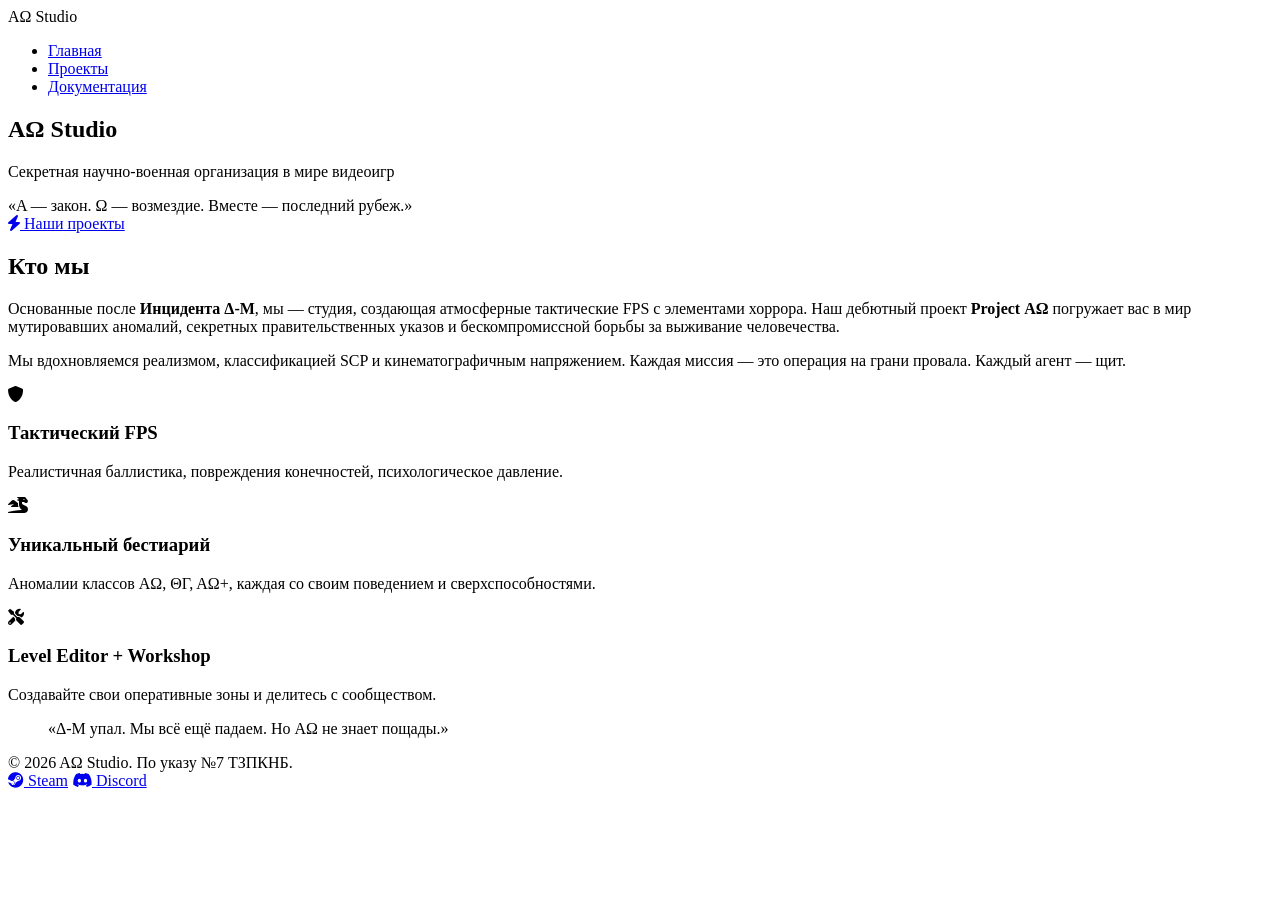
==== index.html @ bbcff34a "Add files via upload" ====
<!DOCTYPE html>
<html lang="ru">
<head>
    <meta charset="UTF-8">
    <meta name="viewport" content="width=device-width, initial-scale=1.0, user-scalable=yes">
    <title>ΑΩ Studio | Официальный сайт</title>
    <link rel="stylesheet" href="css/style.css">
    <link rel="stylesheet" href="https://cdnjs.cloudflare.com/ajax/libs/font-awesome/6.0.0-beta3/css/all.min.css">
</head>
<body>
    <header>
        <div class="container header-container">
            <div class="logo">
                <span class="alpha-omega">ΑΩ</span> Studio
            </div>
            <nav>
                <ul>
                    <li><a href="index.html" class="active">Главная</a></li>
                    <li><a href="projects.html">Проекты</a></li>
                    <li><a href="documentation.html">Документация</a></li>
                </ul>
            </nav>
        </div>
    </header>

    <main>
        <section class="hero">
            <div class="container">
                <h1>ΑΩ Studio</h1>
                <p class="subtitle">Секретная научно-военная организация в мире видеоигр</p>
                <div class="motto">«Α — закон. Ω — возмездие. Вместе — последний рубеж.»</div>
                <a href="projects.html" class="btn-primary"><i class="fas fa-bolt"></i> Наши проекты</a>
            </div>
        </section>

        <section class="about">
            <div class="container">
                <h2>Кто мы</h2>
                <p>Основанные после <strong>Инцидента Δ-М</strong>, мы — студия, создающая атмосферные тактические FPS с элементами хоррора. Наш дебютный проект <strong>Project ΑΩ</strong> погружает вас в мир мутировавших аномалий, секретных правительственных указов и бескомпромиссной борьбы за выживание человечества.</p>
                <p>Мы вдохновляемся реализмом, классификацией SCP и кинематографичным напряжением. Каждая миссия — это операция на грани провала. Каждый агент — щит.</p>
                <div class="features">
                    <div class="feature">
                        <i class="fas fa-shield-alt"></i>
                        <h3>Тактический FPS</h3>
                        <p>Реалистичная баллистика, повреждения конечностей, психологическое давление.</p>
                    </div>
                    <div class="feature">
                        <i class="fas fa-dragon"></i>
                        <h3>Уникальный бестиарий</h3>
                        <p>Аномалии классов ΑΩ, ΘΓ, ΑΩ+, каждая со своим поведением и сверхспособностями.</p>
                    </div>
                    <div class="feature">
                        <i class="fas fa-tools"></i>
                        <h3>Level Editor + Workshop</h3>
                        <p>Создавайте свои оперативные зоны и делитесь с сообществом.</p>
                    </div>
                </div>
            </div>
        </section>

        <section class="quote-block">
            <div class="container">
                <blockquote>«Δ‑М упал. Мы всё ещё падаем. Но ΑΩ не знает пощады.»</blockquote>
            </div>
        </section>
    </main>

    <footer>
        <div class="container">
            <div class="footer-content">
                <div class="footer-copy">© 2026 ΑΩ Studio. По указу №7 ТЗПКНБ.</div>
                <div class="footer-links">
                    <a href="#"><i class="fab fa-steam"></i> Steam</a>
                    <a href="#"><i class="fab fa-discord"></i> Discord</a>
                </div>
            </div>
        </div>
    </footer>
    <script src="js/main.js"></script>
</body>
</html>
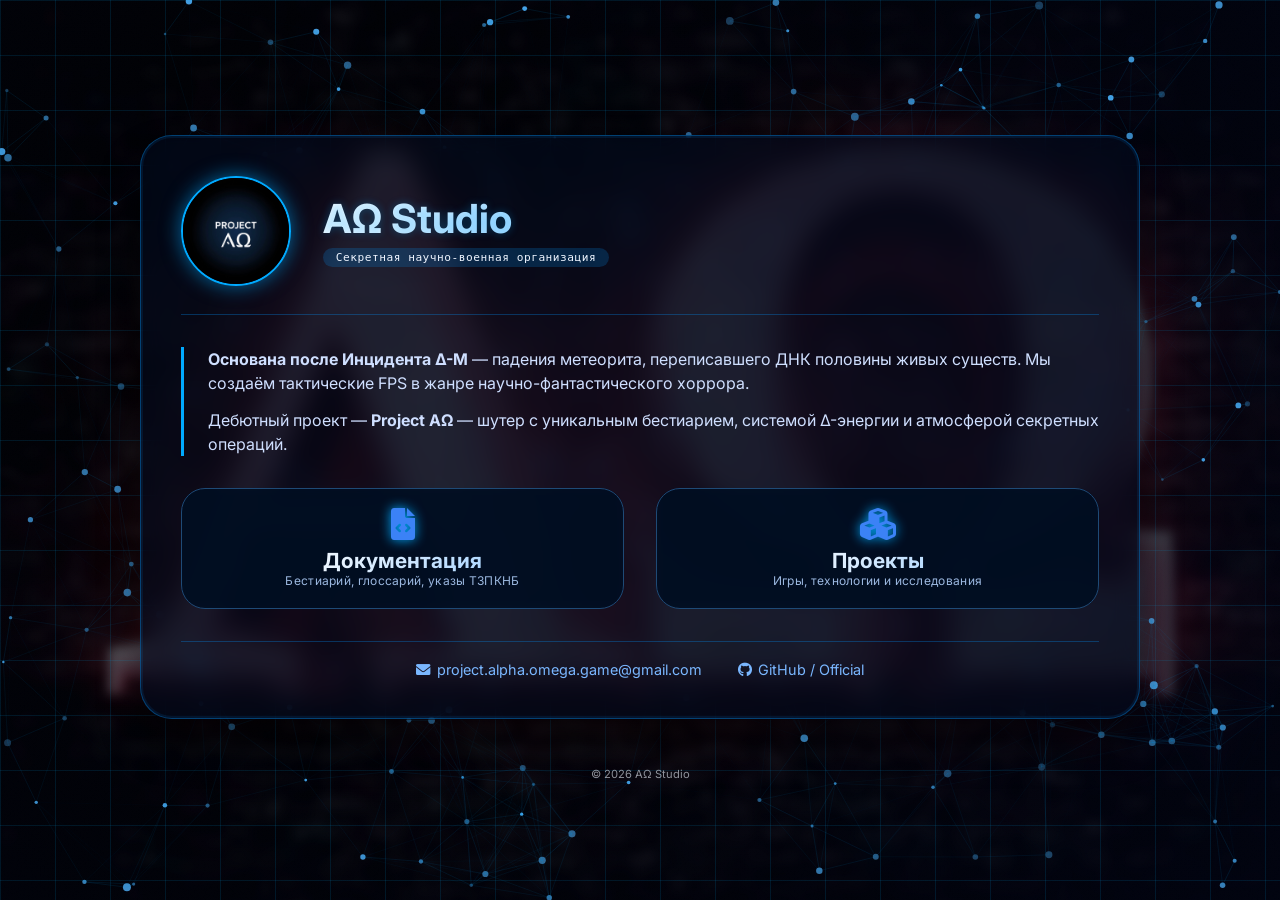
==== commit ef6ef37b: "Add files via upload" ====
--- a/index.html
+++ b/index.html
@@ -3,79 +3,532 @@
 <head>
     <meta charset="UTF-8">
     <meta name="viewport" content="width=device-width, initial-scale=1.0, user-scalable=yes">
-    <title>ΑΩ Studio | Официальный сайт</title>
-    <link rel="stylesheet" href="css/style.css">
+    <title>ΑΩ Studio — home</title>
+    <link href="https://fonts.googleapis.com/css2?family=Inter:opsz,wght@14..32,300;400;500;600;700;800&display=swap" rel="stylesheet">
     <link rel="stylesheet" href="https://cdnjs.cloudflare.com/ajax/libs/font-awesome/6.0.0-beta3/css/all.min.css">
+    <style>
+        * {
+            margin: 0;
+            padding: 0;
+            box-sizing: border-box;
+        }
+
+        :root {
+            --bg-blur: 4px;
+            --bg-scale: 1.3;
+            --bg-brightness: 0.65;
+            --neon-blue: #0af;
+            --dark-bg: #010414;
+        }
+
+        body {
+            font-family: 'Inter', sans-serif;
+            background: var(--dark-bg);
+            color: #eef5ff;
+            min-height: 100vh;
+            overflow-x: hidden;
+            display: flex;
+            flex-direction: column;
+            align-items: center;
+            justify-content: center;
+            position: relative;
+            cursor: default;
+            user-select: none;
+        }
+
+        a, .contacts a {
+            user-select: text;
+        }
+
+        .parallax-bg {
+            position: fixed;
+            top: -10%;
+            left: -10%;
+            width: 120%;
+            height: 120%;
+            z-index: -3;
+            transition: transform 0.08s linear;
+            will-change: transform;
+        }
+
+        .parallax-bg img {
+            width: 100%;
+            height: 100%;
+            object-fit: cover;
+            transform: scale(var(--bg-scale));
+            filter: blur(var(--bg-blur)) brightness(var(--bg-brightness)) contrast(1.05);
+        }
+
+        .dark-overlay {
+            position: fixed;
+            top: 0;
+            left: 0;
+            width: 100%;
+            height: 100%;
+            background: radial-gradient(circle at 30% 40%, rgba(0,0,0,0.4) 0%, rgba(1,4,20,0.75) 100%);
+            z-index: -2;
+        }
+
+        .noise {
+            position: fixed;
+            top: 0;
+            left: 0;
+            width: 100%;
+            height: 100%;
+            background-image: url('[data-uri]');
+            background-repeat: repeat;
+            opacity: 0.12;
+            pointer-events: none;
+            z-index: -1;
+        }
+
+        #particles-canvas {
+            position: fixed;
+            top: 0;
+            left: 0;
+            width: 100%;
+            height: 100%;
+            z-index: -1;
+            pointer-events: none;
+            opacity: 0.9;
+        }
+
+        .grid-overlay {
+            position: fixed;
+            top: 0;
+            left: 0;
+            width: 100%;
+            height: 100%;
+            background-image: 
+                linear-gradient(rgba(0, 180, 255, 0.12) 1px, transparent 1px),
+                linear-gradient(90deg, rgba(0, 180, 255, 0.12) 1px, transparent 1px);
+            background-size: 55px 55px;
+            z-index: 0;
+            pointer-events: none;
+            animation: gridMove 20s linear infinite;
+        }
+
+        @keyframes gridMove {
+            0% { transform: translate(0, 0); }
+            100% { transform: translate(55px, 55px); }
+        }
+
+        .container {
+            width: 100%;
+            max-width: 1280px;
+            margin: 0 auto;
+            padding: 2rem;
+            position: relative;
+            z-index: 2;
+        }
+
+        .studio-card {
+            background: rgba(2, 10, 28, 0.65);
+            backdrop-filter: blur(12px);
+            border-radius: 2rem;
+            border: 1px solid rgba(0, 150, 255, 0.4);
+            box-shadow: 0 25px 40px rgba(0,0,0,0.4), 0 0 0 2px rgba(0,150,255,0.1) inset;
+            padding: 2.5rem;
+            max-width: 1000px;
+            margin: 0 auto;
+            position: relative;
+            overflow: hidden;
+            animation: cardAppear 0.8s ease-out;
+        }
+
+        @keyframes cardAppear {
+            0% { opacity: 0; transform: translateY(30px); }
+            100% { opacity: 1; transform: translateY(0); }
+        }
+
+        .studio-header {
+            display: flex;
+            align-items: center;
+            gap: 2rem;
+            flex-wrap: wrap;
+            margin-bottom: 2rem;
+            border-bottom: 1px solid rgba(0,150,255,0.3);
+            padding-bottom: 1.8rem;
+            animation: slideFade 0.6s ease-out 0.1s both;
+        }
+
+        .avatar {
+            width: 110px;
+            height: 110px;
+            border-radius: 50%;
+            overflow: hidden;
+            border: 2px solid var(--neon-blue);
+            box-shadow: 0 0 20px rgba(0,170,255,0.6);
+            animation: pulseNeon 3s infinite alternate;
+        }
+
+        @keyframes pulseNeon {
+            0% { box-shadow: 0 0 5px var(--neon-blue); border-color: var(--neon-blue); }
+            100% { box-shadow: 0 0 28px #3cf; border-color: #3cf; }
+        }
+
+        .avatar img {
+            width: 100%;
+            height: 100%;
+            object-fit: cover;
+            user-select: none;
+        }
+
+        .studio-title h1 {
+            font-size: 2.5rem;
+            background: linear-gradient(135deg, #fff, #7ac8ff);
+            -webkit-background-clip: text;
+            background-clip: text;
+            color: transparent;
+            text-shadow: 0 0 8px rgba(0,170,255,0.3);
+        }
+
+        .badge {
+            font-family: monospace;
+            background: rgba(0,150,255,0.2);
+            padding: 0.2rem 0.8rem;
+            border-radius: 30px;
+            font-size: 0.7rem;
+            display: inline-block;
+            margin-top: 0.3rem;
+            letter-spacing: 0.5px;
+        }
+
+        .description {
+            margin: 2rem 0;
+            border-left: 3px solid var(--neon-blue);
+            padding-left: 1.5rem;
+            font-size: 1rem;
+            line-height: 1.5;
+            color: #cfdfff;
+            animation: slideFade 0.6s ease-out 0.3s both;
+        }
+
+        .description p {
+            margin-bottom: 0.8rem;
+        }
+
+        .links-row {
+            display: flex;
+            flex-wrap: wrap;
+            gap: 2rem;
+            justify-content: center;
+            margin: 2rem 0;
+            animation: slideFade 0.6s ease-out 0.5s both;
+        }
+
+        .link-button {
+            flex: 1;
+            min-width: 240px;
+            background: rgba(0, 15, 35, 0.8);
+            backdrop-filter: blur(4px);
+            padding: 1.2rem 1rem;
+            border-radius: 1.5rem;
+            text-decoration: none;
+            display: flex;
+            flex-direction: column;
+            align-items: center;
+            gap: 0.5rem;
+            border: 1px solid #1e4a76;
+            transition: all 0.25s;
+            text-align: center;
+            position: relative;
+            overflow: hidden;
+        }
+
+        .link-button::after {
+            content: '';
+            position: absolute;
+            top: 0;
+            left: -100%;
+            width: 100%;
+            height: 100%;
+            background: linear-gradient(90deg, transparent, rgba(0,170,255,0.2), transparent);
+            transition: left 0.4s;
+        }
+
+        .link-button:hover::after {
+            left: 100%;
+        }
+
+        .link-button i {
+            font-size: 2rem;
+            color: #3b82f6;
+            filter: drop-shadow(0 0 6px var(--neon-blue));
+        }
+
+        .link-text {
+            font-weight: 700;
+            font-size: 1.3rem;
+            background: linear-gradient(135deg, #fff, #a0d0ff);
+            -webkit-background-clip: text;
+            background-clip: text;
+            color: transparent;
+        }
+
+        .link-desc {
+            font-size: 0.75rem;
+            color: #9bb8e0;
+            letter-spacing: 0.3px;
+        }
+
+        .link-button:hover {
+            border-color: var(--neon-blue);
+            transform: translateY(-3px);
+            background: rgba(0, 30, 60, 0.9);
+            box-shadow: 0 10px 20px -8px var(--neon-blue);
+        }
+
+        .contacts {
+            margin-top: 1.5rem;
+            text-align: center;
+            padding-top: 1.2rem;
+            border-top: 1px solid rgba(0,150,255,0.3);
+            font-size: 0.9rem;
+            animation: slideFade 0.6s ease-out 0.7s both;
+        }
+
+        .contacts a {
+            color: #7ab7ff;
+            text-decoration: none;
+            margin: 0 1rem;
+            display: inline-flex;
+            align-items: center;
+            gap: 0.4rem;
+            transition: 0.2s;
+        }
+
+        .contacts a:hover {
+            color: var(--neon-blue);
+            text-shadow: 0 0 5px var(--neon-blue);
+        }
+
+        @keyframes slideFade {
+            from {
+                opacity: 0;
+                transform: translateY(20px);
+            }
+            to {
+                opacity: 1;
+                transform: translateY(0);
+            }
+        }
+
+        footer {
+            text-align: center;
+            padding: 1rem;
+            font-size: 0.7rem;
+            opacity: 0.6;
+        }
+
+        .mouse-trail {
+            position: fixed;
+            width: 8px;
+            height: 8px;
+            background: radial-gradient(circle, #0af, transparent);
+            border-radius: 50%;
+            pointer-events: none;
+            z-index: 9999;
+            opacity: 0;
+            transition: opacity 0.2s;
+        }
+
+        @media (max-width: 800px) {
+            .container { padding: 1rem; }
+            .studio-card { padding: 1.5rem; margin: 0 0.5rem; }
+            .studio-header { flex-direction: column; text-align: center; }
+            .description { text-align: center; border-left: none; padding-left: 0; }
+            .link-button { min-width: 180px; }
+        }
+    </style>
 </head>
 <body>
-    <header>
-        <div class="container header-container">
-            <div class="logo">
-                <span class="alpha-omega">ΑΩ</span> Studio
-            </div>
-            <nav>
-                <ul>
-                    <li><a href="index.html" class="active">Главная</a></li>
-                    <li><a href="projects.html">Проекты</a></li>
-                    <li><a href="documentation.html">Документация</a></li>
-                </ul>
-            </nav>
-        </div>
-    </header>
-
-    <main>
-        <section class="hero">
-            <div class="container">
-                <h1>ΑΩ Studio</h1>
-                <p class="subtitle">Секретная научно-военная организация в мире видеоигр</p>
-                <div class="motto">«Α — закон. Ω — возмездие. Вместе — последний рубеж.»</div>
-                <a href="projects.html" class="btn-primary"><i class="fas fa-bolt"></i> Наши проекты</a>
-            </div>
-        </section>
-
-        <section class="about">
-            <div class="container">
-                <h2>Кто мы</h2>
-                <p>Основанные после <strong>Инцидента Δ-М</strong>, мы — студия, создающая атмосферные тактические FPS с элементами хоррора. Наш дебютный проект <strong>Project ΑΩ</strong> погружает вас в мир мутировавших аномалий, секретных правительственных указов и бескомпромиссной борьбы за выживание человечества.</p>
-                <p>Мы вдохновляемся реализмом, классификацией SCP и кинематографичным напряжением. Каждая миссия — это операция на грани провала. Каждый агент — щит.</p>
-                <div class="features">
-                    <div class="feature">
-                        <i class="fas fa-shield-alt"></i>
-                        <h3>Тактический FPS</h3>
-                        <p>Реалистичная баллистика, повреждения конечностей, психологическое давление.</p>
-                    </div>
-                    <div class="feature">
-                        <i class="fas fa-dragon"></i>
-                        <h3>Уникальный бестиарий</h3>
-                        <p>Аномалии классов ΑΩ, ΘΓ, ΑΩ+, каждая со своим поведением и сверхспособностями.</p>
-                    </div>
-                    <div class="feature">
-                        <i class="fas fa-tools"></i>
-                        <h3>Level Editor + Workshop</h3>
-                        <p>Создавайте свои оперативные зоны и делитесь с сообществом.</p>
-                    </div>
+
+<div class="parallax-bg" id="parallaxBg">
+    <img src="logo2-edited.jpeg" alt="background" onerror="this.src='https://placehold.co/1920x1080/113355/88ccff?text=ΑΩ+Background'">
+</div>
+<div class="dark-overlay"></div>
+<div class="noise"></div>
+<canvas id="particles-canvas"></canvas>
+<div class="grid-overlay"></div>
+
+<div id="mouseTrail" class="mouse-trail"></div>
+
+<main>
+    <div class="container">
+        <div class="studio-card">
+            <div class="studio-header">
+                <div class="avatar">
+                    <img src="Project_ΑΩ_logo.jpeg" alt="ΑΩ Studio" onerror="this.src='https://placehold.co/200x200/010414/0af?text=ΑΩ'">
+                </div>
+                <div class="studio-title">
+                    <h1>ΑΩ Studio</h1>
+                    <div class="badge">Секретная научно-военная организация</div>
                 </div>
             </div>
-        </section>
-
-        <section class="quote-block">
-            <div class="container">
-                <blockquote>«Δ‑М упал. Мы всё ещё падаем. Но ΑΩ не знает пощады.»</blockquote>
+
+            <div class="description">
+                <p><strong>Основана после Инцидента Δ-М</strong> — падения метеорита, переписавшего ДНК половины живых существ. Мы создаём тактические FPS в жанре научно-фантастического хоррора.</p>
+                <p>Дебютный проект — <strong>Project ΑΩ</strong> — шутер с уникальным бестиарием, системой Δ-энергии и атмосферой секретных операций.</p>
             </div>
-        </section>
-    </main>
-
-    <footer>
-        <div class="container">
-            <div class="footer-content">
-                <div class="footer-copy">© 2026 ΑΩ Studio. По указу №7 ТЗПКНБ.</div>
-                <div class="footer-links">
-                    <a href="#"><i class="fab fa-steam"></i> Steam</a>
-                    <a href="#"><i class="fab fa-discord"></i> Discord</a>
-                </div>
+
+            <div class="links-row">
+                <a href="https://alphaomega-studio.github.io/documentation/" class="link-button">
+                    <i class="fas fa-file-code"></i>
+                    <div>
+                        <div class="link-text">Документация</div>
+                        <div class="link-desc">Бестиарий, глоссарий, указы ТЗПКНБ</div>
+                    </div>
+                </a>
+                <a href="https://alphaomega-studio.github.io/projects/" class="link-button">
+                    <i class="fas fa-cubes"></i>
+                    <div>
+                        <div class="link-text">Проекты</div>
+                        <div class="link-desc">Игры, технологии и исследования</div>
+                    </div>
+                </a>
+            </div>
+
+            <div class="contacts">
+                <a href="mailto:project.alpha.omega.game@gmail.com"><i class="fas fa-envelope"></i> project.alpha.omega.game@gmail.com</a>
+                <a href="https://github.com/AlphaOmega-Studio" target="_blank"><i class="fab fa-github"></i> GitHub / Official</a>
             </div>
         </div>
-    </footer>
-    <script src="js/main.js"></script>
+    </div>
+</main>
+
+<footer>
+    © 2026 ΑΩ Studio
+</footer>
+
+<script>
+    const canvas = document.getElementById('particles-canvas');
+    const ctx = canvas.getContext('2d');
+    let width, height;
+    let particles = [];
+    let mouseX = 0, mouseY = 0;
+
+    function resizeCanvas() {
+        width = window.innerWidth;
+        height = window.innerHeight;
+        canvas.width = width;
+        canvas.height = height;
+    }
+
+    class Particle {
+        constructor() {
+            this.x = Math.random() * width;
+            this.y = Math.random() * height;
+            this.vx = (Math.random() - 0.5) * 0.8;
+            this.vy = (Math.random() - 0.5) * 0.6;
+            this.baseVx = this.vx;
+            this.baseVy = this.vy;
+            this.radius = Math.random() * 2.8 + 1.2;
+            this.alpha = Math.random() * 0.7 + 0.3;
+        }
+        update(mouseX, mouseY) {
+            const dx = this.x - mouseX;
+            const dy = this.y - mouseY;
+            const dist = Math.sqrt(dx*dx + dy*dy);
+            const maxDist = 150;
+            if (dist < maxDist) {
+                const force = (1 - dist / maxDist) * 0.8;
+                const angle = Math.atan2(dy, dx);
+                this.vx += Math.cos(angle) * force * 0.5;
+                this.vy += Math.sin(angle) * force * 0.5;
+            } else {
+                this.vx += (this.baseVx - this.vx) * 0.02;
+                this.vy += (this.baseVy - this.vy) * 0.02;
+            }
+            const maxSpeed = 2;
+            if (Math.abs(this.vx) > maxSpeed) this.vx = this.vx > 0 ? maxSpeed : -maxSpeed;
+            if (Math.abs(this.vy) > maxSpeed) this.vy = this.vy > 0 ? maxSpeed : -maxSpeed;
+            
+            this.x += this.vx;
+            this.y += this.vy;
+            if (this.x < 0) this.x = width;
+            if (this.x > width) this.x = 0;
+            if (this.y < 0) this.y = height;
+            if (this.y > height) this.y = 0;
+        }
+        draw() {
+            ctx.beginPath();
+            ctx.arc(this.x, this.y, this.radius, 0, Math.PI * 2);
+            ctx.fillStyle = `rgba(80, 180, 255, ${this.alpha})`;
+            ctx.fill();
+        }
+    }
+
+    function initParticles() {
+        particles = [];
+        let count = Math.min(250, Math.floor(width * height / 5000));
+        for (let i = 0; i < count; i++) particles.push(new Particle());
+    }
+
+    function drawLines() {
+        for (let i = 0; i < particles.length; i++) {
+            for (let j = i + 1; j < particles.length; j++) {
+                const dx = particles[i].x - particles[j].x;
+                const dy = particles[i].y - particles[j].y;
+                const dist = Math.sqrt(dx * dx + dy * dy);
+                if (dist < 150) {
+                    ctx.beginPath();
+                    ctx.moveTo(particles[i].x, particles[i].y);
+                    ctx.lineTo(particles[j].x, particles[j].y);
+                    ctx.strokeStyle = `rgba(0, 170, 255, ${0.2 * (1 - dist / 150)})`;
+                    ctx.lineWidth = 0.8;
+                    ctx.stroke();
+                }
+            }
+        }
+    }
+
+    function animateParticles() {
+        if (!ctx) return;
+        ctx.clearRect(0, 0, width, height);
+        for (let p of particles) {
+            p.update(mouseX, mouseY);
+            p.draw();
+        }
+        drawLines();
+        requestAnimationFrame(animateParticles);
+    }
+
+    window.addEventListener('resize', () => {
+        resizeCanvas();
+        initParticles();
+    });
+
+    resizeCanvas();
+    initParticles();
+    animateParticles();
+
+    const parallaxBg = document.getElementById('parallaxBg');
+    document.addEventListener('mousemove', (e) => {
+        const mouseXrel = e.clientX / window.innerWidth;
+        const mouseYrel = e.clientY / window.innerHeight;
+        const moveX = (mouseXrel - 0.5) * 3;
+        const moveY = (mouseYrel - 0.5) * 2;
+        if (parallaxBg) {
+            parallaxBg.style.transform = `translate(${moveX}%, ${moveY}%)`;
+        }
+        mouseX = e.clientX;
+        mouseY = e.clientY;
+        
+        const trail = document.getElementById('mouseTrail');
+        trail.style.left = e.clientX - 4 + 'px';
+        trail.style.top = e.clientY - 4 + 'px';
+        trail.style.opacity = '0.8';
+        setTimeout(() => { trail.style.opacity = '0'; }, 100);
+    });
+    
+    let trailTimeout;
+    document.addEventListener('mousemove', () => {
+        clearTimeout(trailTimeout);
+        trailTimeout = setTimeout(() => {
+            document.getElementById('mouseTrail').style.opacity = '0';
+        }, 300);
+    });
+</script>
 </body>
 </html>
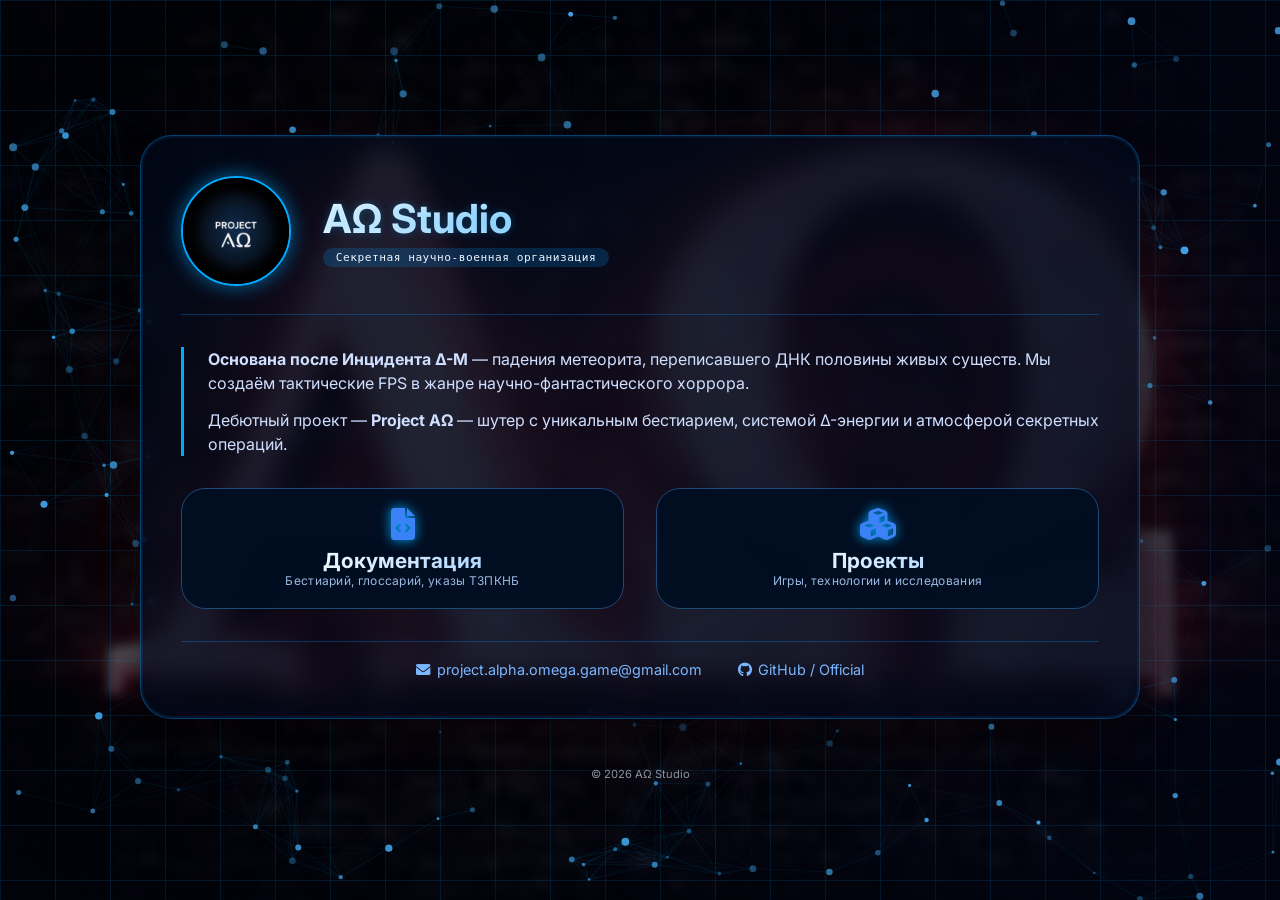
==== commit da1cccde: "Add files via upload" ====
--- a/index.html
+++ b/index.html
@@ -21,6 +21,10 @@
             --dark-bg: #010414;
         }
 
+        html {
+            font-size: 16px;
+        }
+
         body {
             font-family: 'Inter', sans-serif;
             background: var(--dark-bg);
@@ -34,6 +38,12 @@
             position: relative;
             cursor: default;
             user-select: none;
+            opacity: 0;
+            transition: opacity 0.8s ease-in-out;
+        }
+
+        body.loaded {
+            opacity: 1;
         }
 
         a, .contacts a {
@@ -153,8 +163,8 @@
         }
 
         .avatar {
-            width: 110px;
-            height: 110px;
+            width: 6.875rem;
+            height: 6.875rem;
             border-radius: 50%;
             overflow: hidden;
             border: 2px solid var(--neon-blue);
@@ -219,7 +229,7 @@
 
         .link-button {
             flex: 1;
-            min-width: 240px;
+            min-width: 15rem;
             background: rgba(0, 15, 35, 0.8);
             backdrop-filter: blur(4px);
             padding: 1.2rem 1rem;
@@ -274,7 +284,7 @@
 
         .link-button:hover {
             border-color: var(--neon-blue);
-            transform: translateY(-3px);
+            transform: translateY(-0.1875rem);
             background: rgba(0, 30, 60, 0.9);
             box-shadow: 0 10px 20px -8px var(--neon-blue);
         }
@@ -334,11 +344,21 @@
         }
 
         @media (max-width: 800px) {
-            .container { padding: 1rem; }
-            .studio-card { padding: 1.5rem; margin: 0 0.5rem; }
-            .studio-header { flex-direction: column; text-align: center; }
-            .description { text-align: center; border-left: none; padding-left: 0; }
-            .link-button { min-width: 180px; }
+            html {
+                font-size: 8px;
+            }
+            .studio-header {
+                flex-direction: row;
+                text-align: left;
+            }
+            .description {
+                text-align: left;
+                border-left: 3px solid var(--neon-blue);
+                padding-left: 1.5rem;
+            }
+            .link-button {
+                min-width: 15rem;
+            }
         }
     </style>
 </head>
@@ -529,6 +549,10 @@
             document.getElementById('mouseTrail').style.opacity = '0';
         }, 300);
     });
+
+    window.addEventListener('load', () => {
+        document.body.classList.add('loaded');
+    });
 </script>
 </body>
 </html>
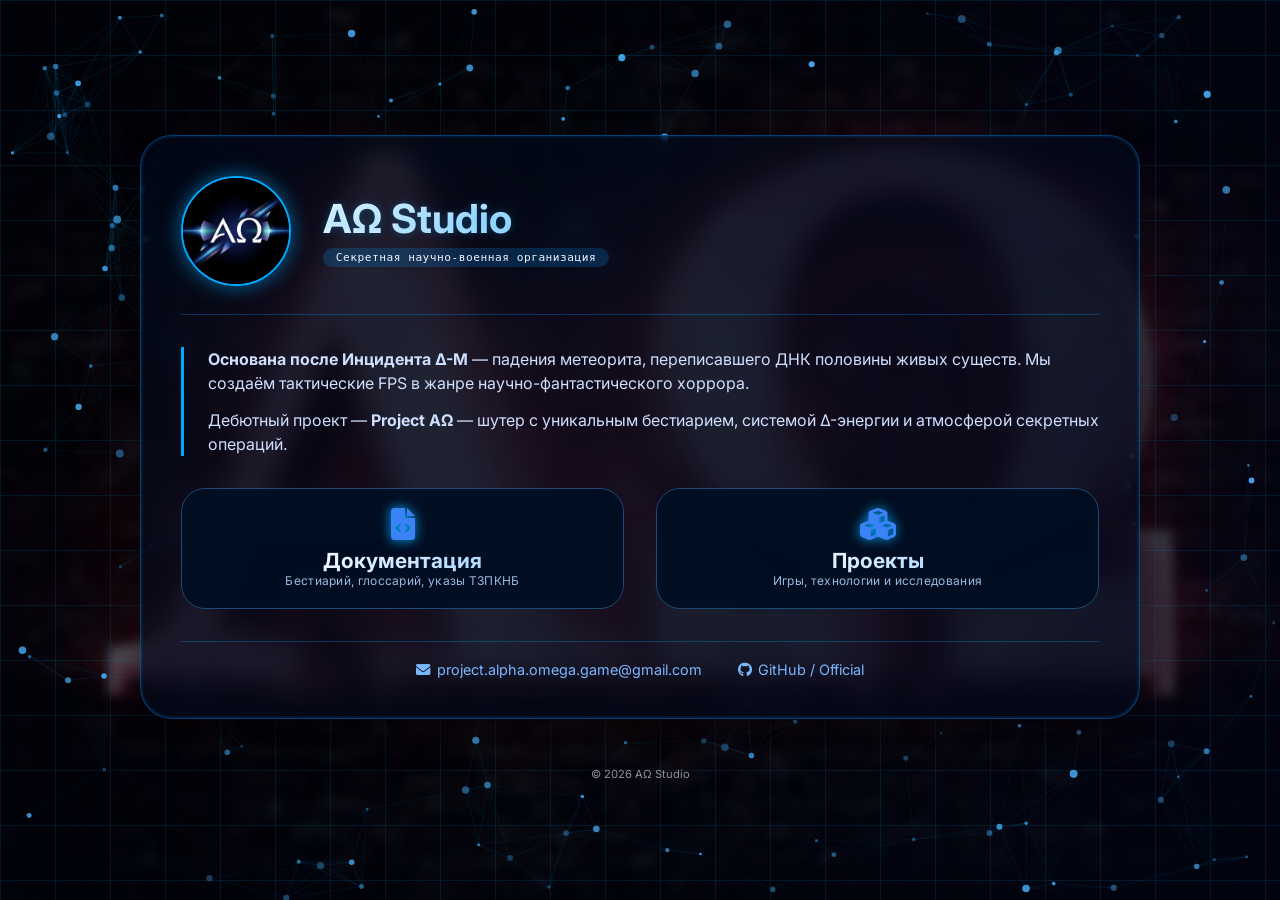
==== commit f5e6d5b4: "Update index.html" ====
--- a/index.html
+++ b/index.html
@@ -365,7 +365,7 @@
 <body>
 
 <div class="parallax-bg" id="parallaxBg">
-    <img src="logo2-edited.jpeg" alt="background" onerror="this.src='https://placehold.co/1920x1080/113355/88ccff?text=ΑΩ+Background'">
+    <img src="background.jpeg" alt="background" onerror="this.src='https://placehold.co/1920x1080/113355/88ccff?text=ΑΩ+Background'">
 </div>
 <div class="dark-overlay"></div>
 <div class="noise"></div>
@@ -379,7 +379,7 @@
         <div class="studio-card">
             <div class="studio-header">
                 <div class="avatar">
-                    <img src="Project_ΑΩ_logo.jpeg" alt="ΑΩ Studio" onerror="this.src='https://placehold.co/200x200/010414/0af?text=ΑΩ'">
+                    <img src="ΑΩ_Studio_logo.jpeg" alt="ΑΩ Studio" onerror="this.src='https://placehold.co/200x200/010414/0af?text=ΑΩ'">
                 </div>
                 <div class="studio-title">
                     <h1>ΑΩ Studio</h1>
@@ -555,4 +555,4 @@
     });
 </script>
 </body>
-</html>+</html>
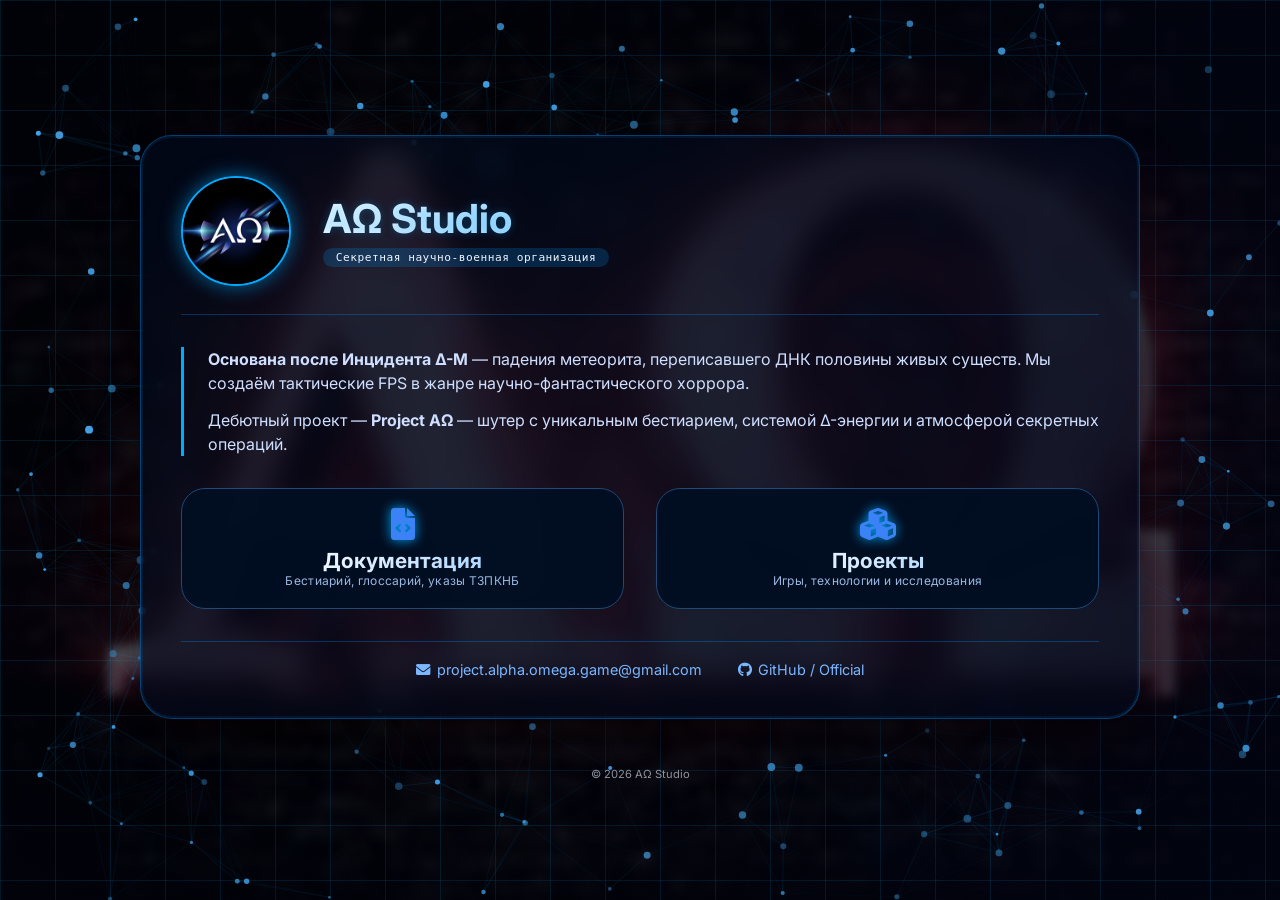
==== commit 4886a878: "Update index.html" ====
--- a/index.html
+++ b/index.html
@@ -379,7 +379,7 @@
         <div class="studio-card">
             <div class="studio-header">
                 <div class="avatar">
-                    <img src="ΑΩ_Studio_logo.jpeg" alt="ΑΩ Studio" onerror="this.src='https://placehold.co/200x200/010414/0af?text=ΑΩ'">
+                    <img src="ΑΩ_Studio.jpg" alt="ΑΩ Studio" onerror="this.src='https://placehold.co/200x200/010414/0af?text=ΑΩ'">
                 </div>
                 <div class="studio-title">
                     <h1>ΑΩ Studio</h1>
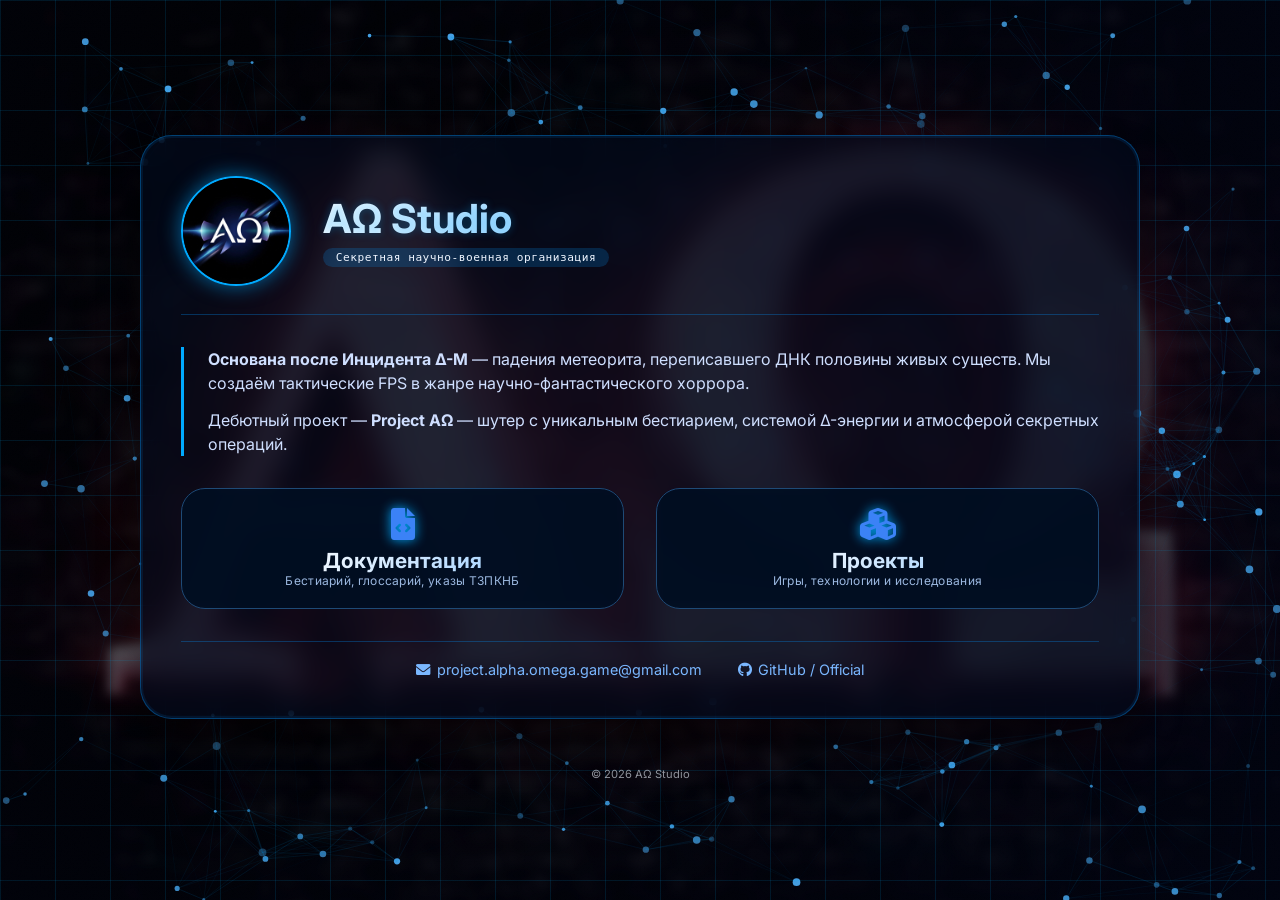
==== commit 06a4f6d2: "Update index.html" ====
--- a/index.html
+++ b/index.html
@@ -393,14 +393,14 @@
             </div>
 
             <div class="links-row">
-                <a href="https://alphaomega-studio.github.io/documentation/" class="link-button">
+                <a href="documentation.html" class="link-button">
                     <i class="fas fa-file-code"></i>
                     <div>
                         <div class="link-text">Документация</div>
                         <div class="link-desc">Бестиарий, глоссарий, указы ТЗПКНБ</div>
                     </div>
                 </a>
-                <a href="https://alphaomega-studio.github.io/projects/" class="link-button">
+                <a href="games.html" class="link-button">
                     <i class="fas fa-cubes"></i>
                     <div>
                         <div class="link-text">Проекты</div>
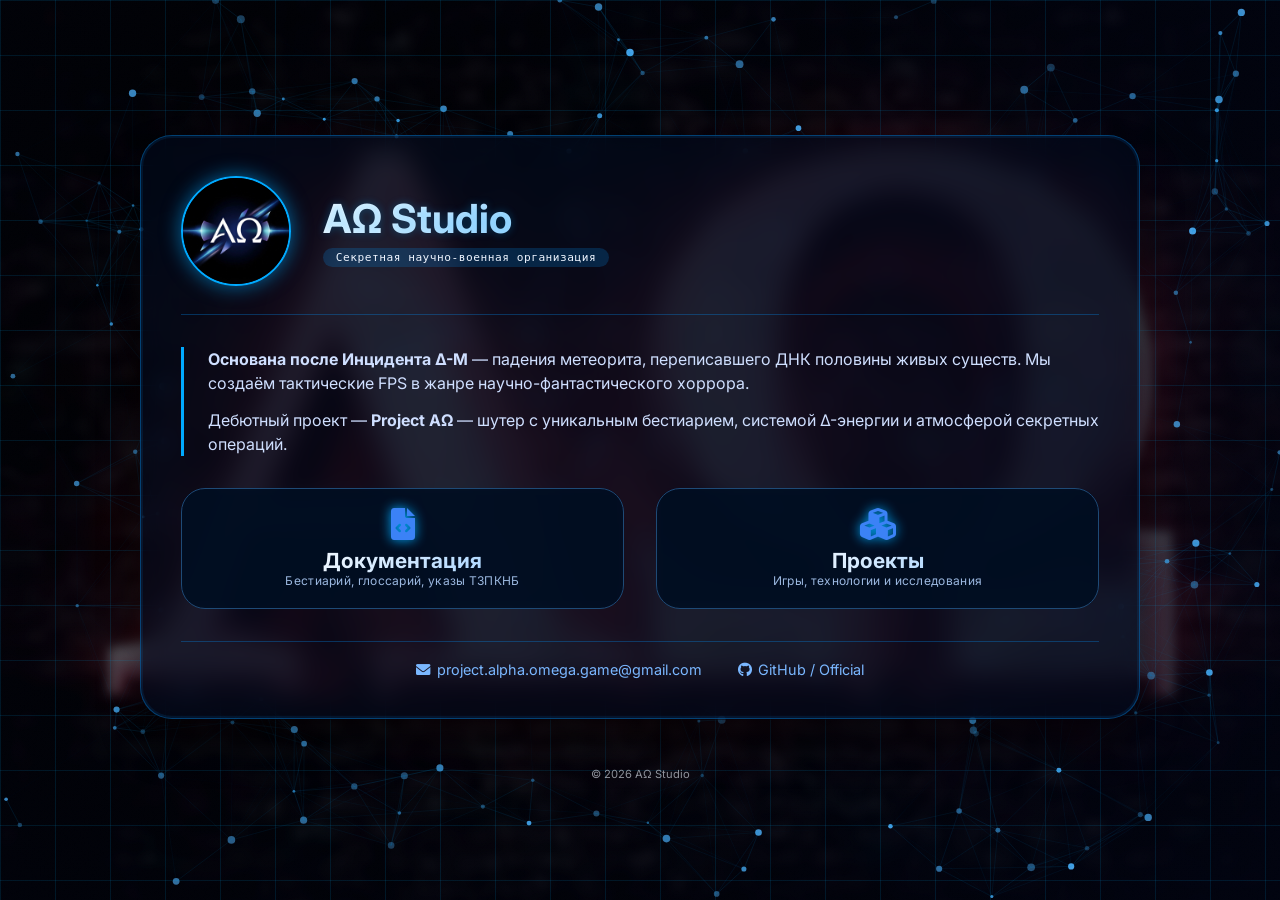
==== commit ac1d1432: "Update index.html" ====
--- a/index.html
+++ b/index.html
@@ -400,7 +400,7 @@
                         <div class="link-desc">Бестиарий, глоссарий, указы ТЗПКНБ</div>
                     </div>
                 </a>
-                <a href="games.html" class="link-button">
+                <a href="projects.html" class="link-button">
                     <i class="fas fa-cubes"></i>
                     <div>
                         <div class="link-text">Проекты</div>
